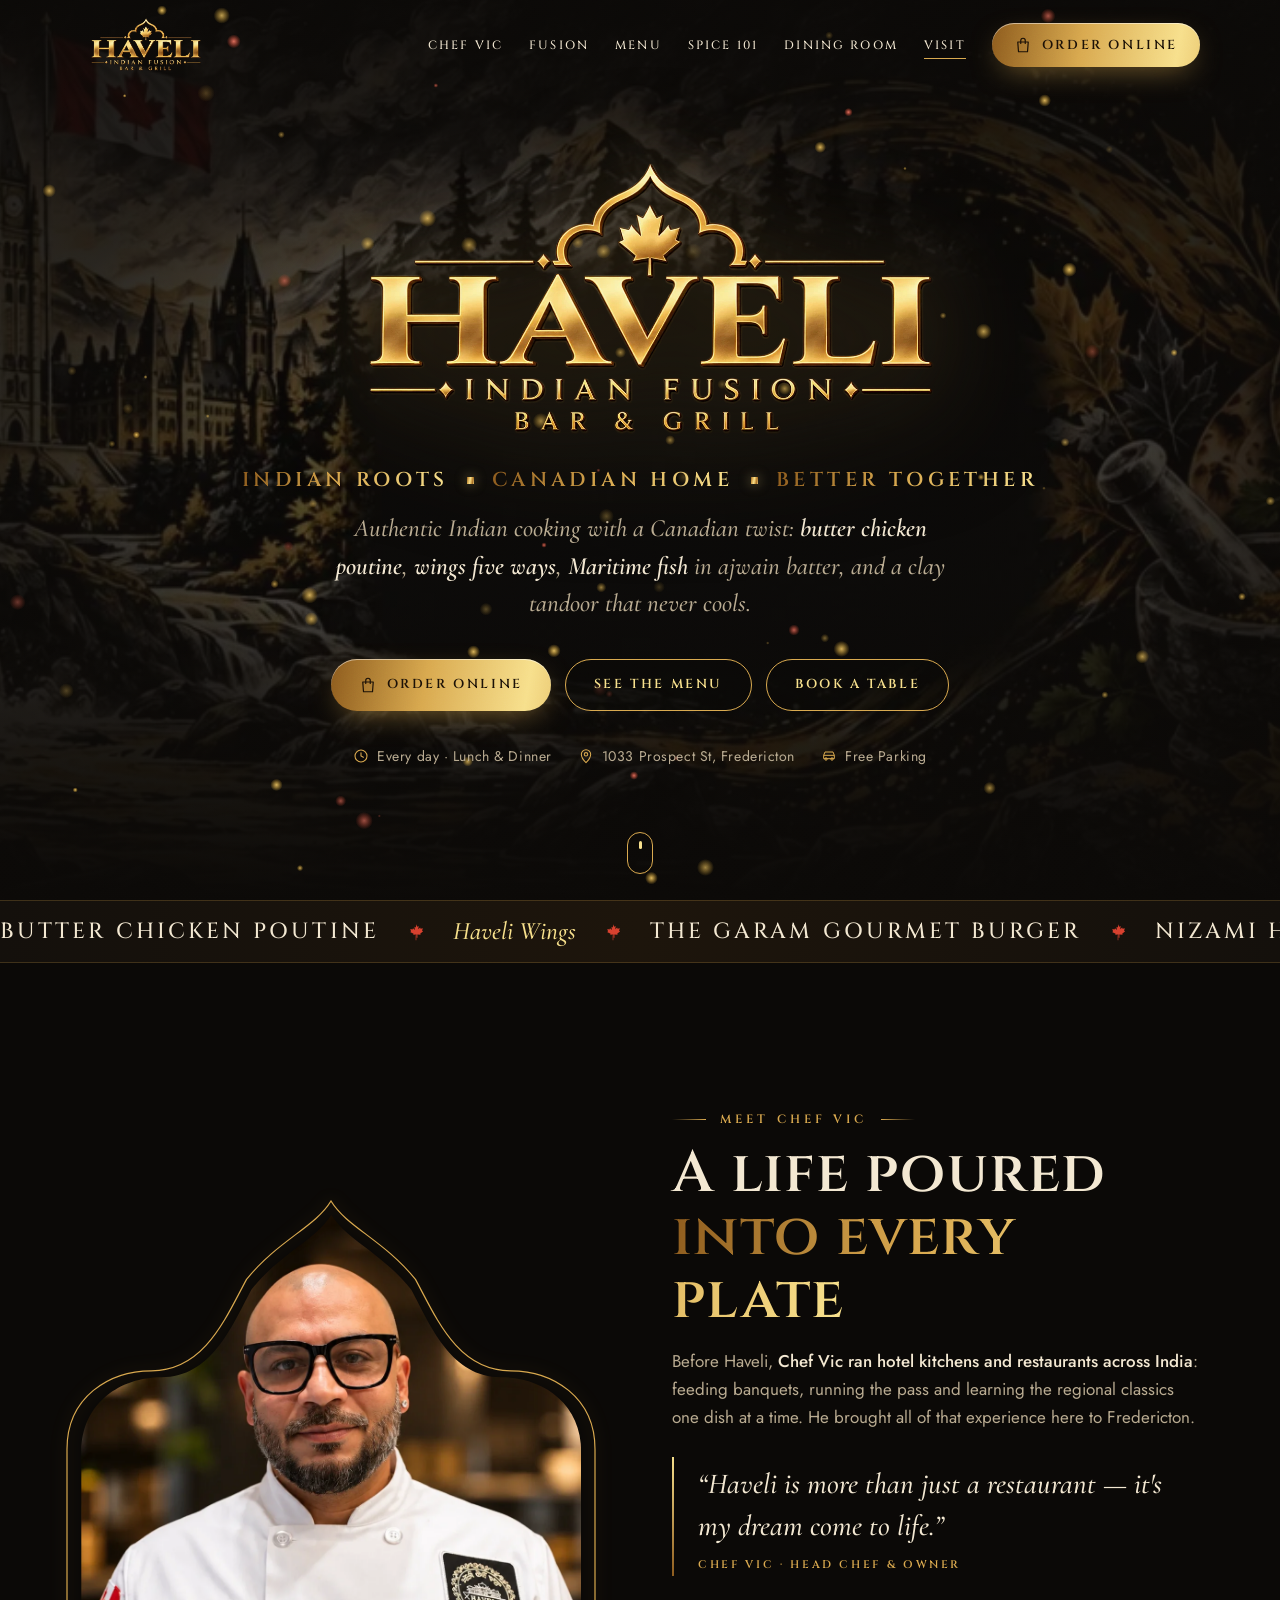
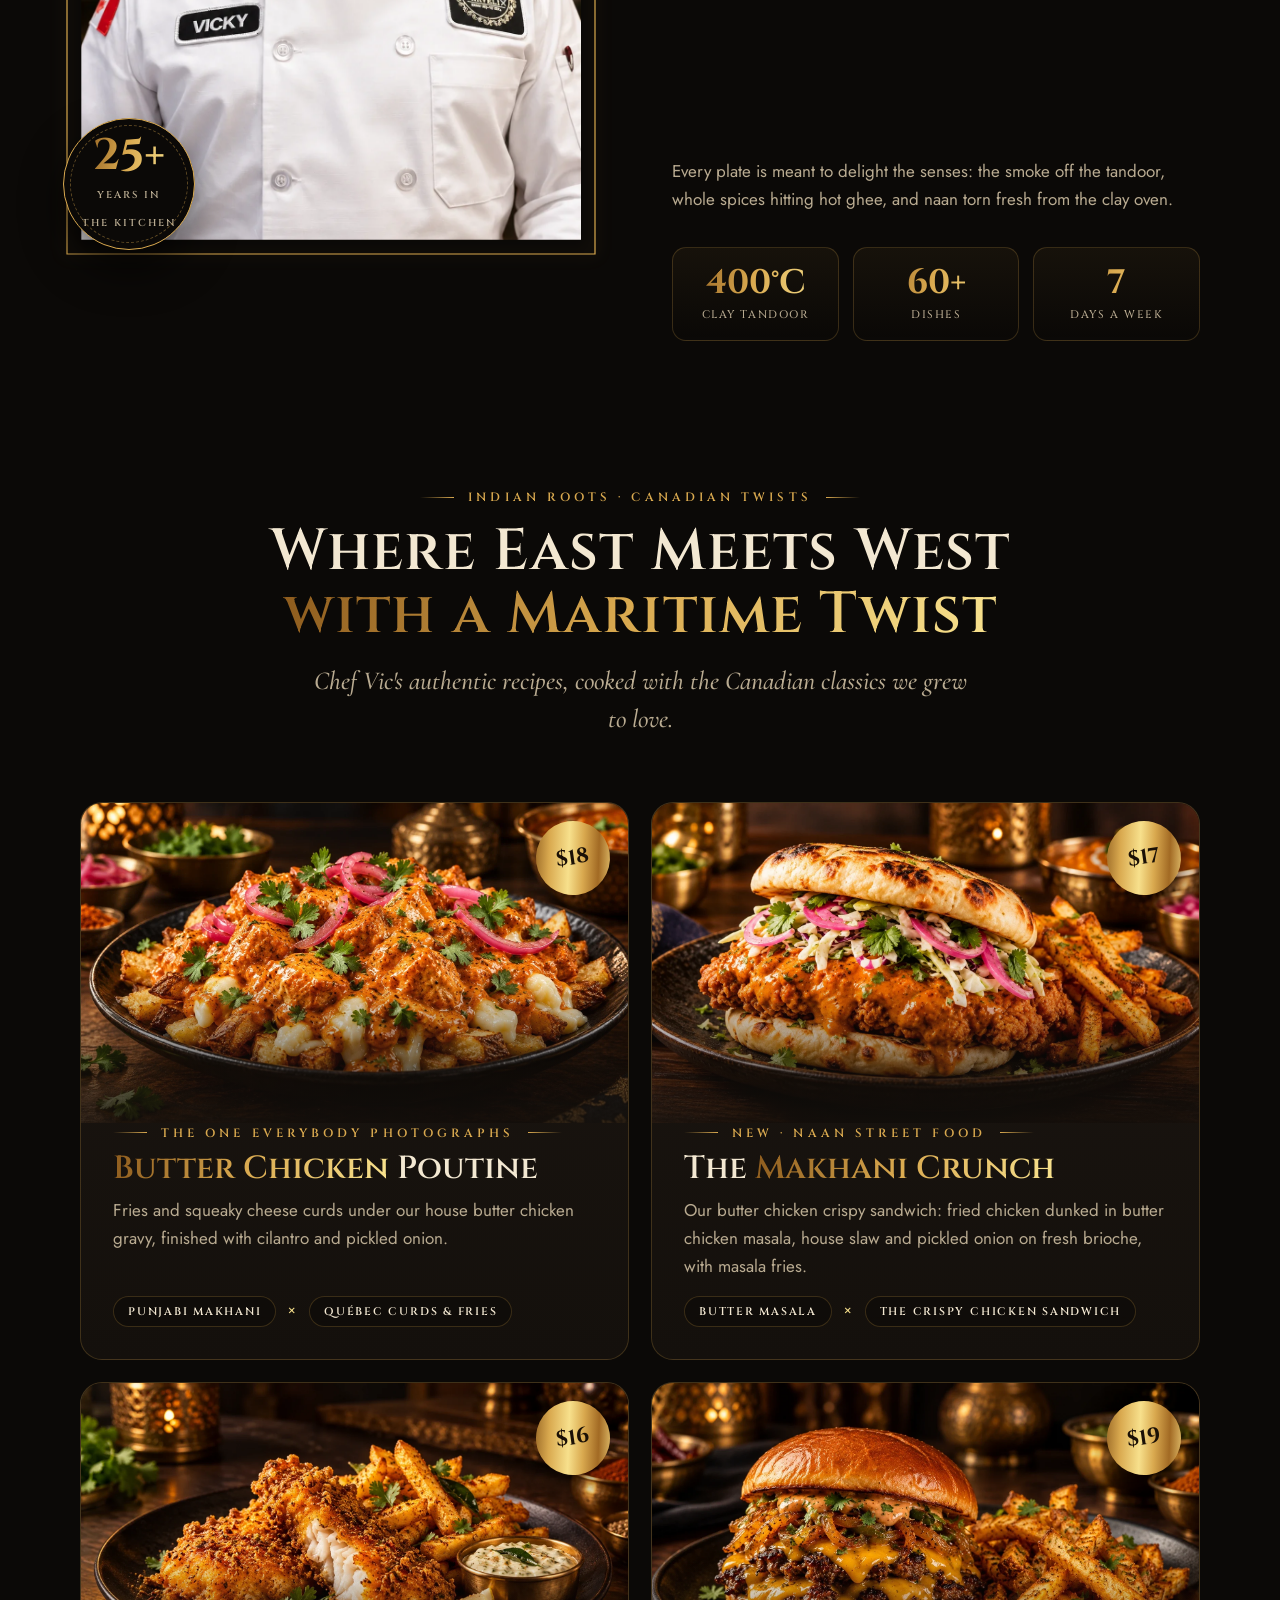
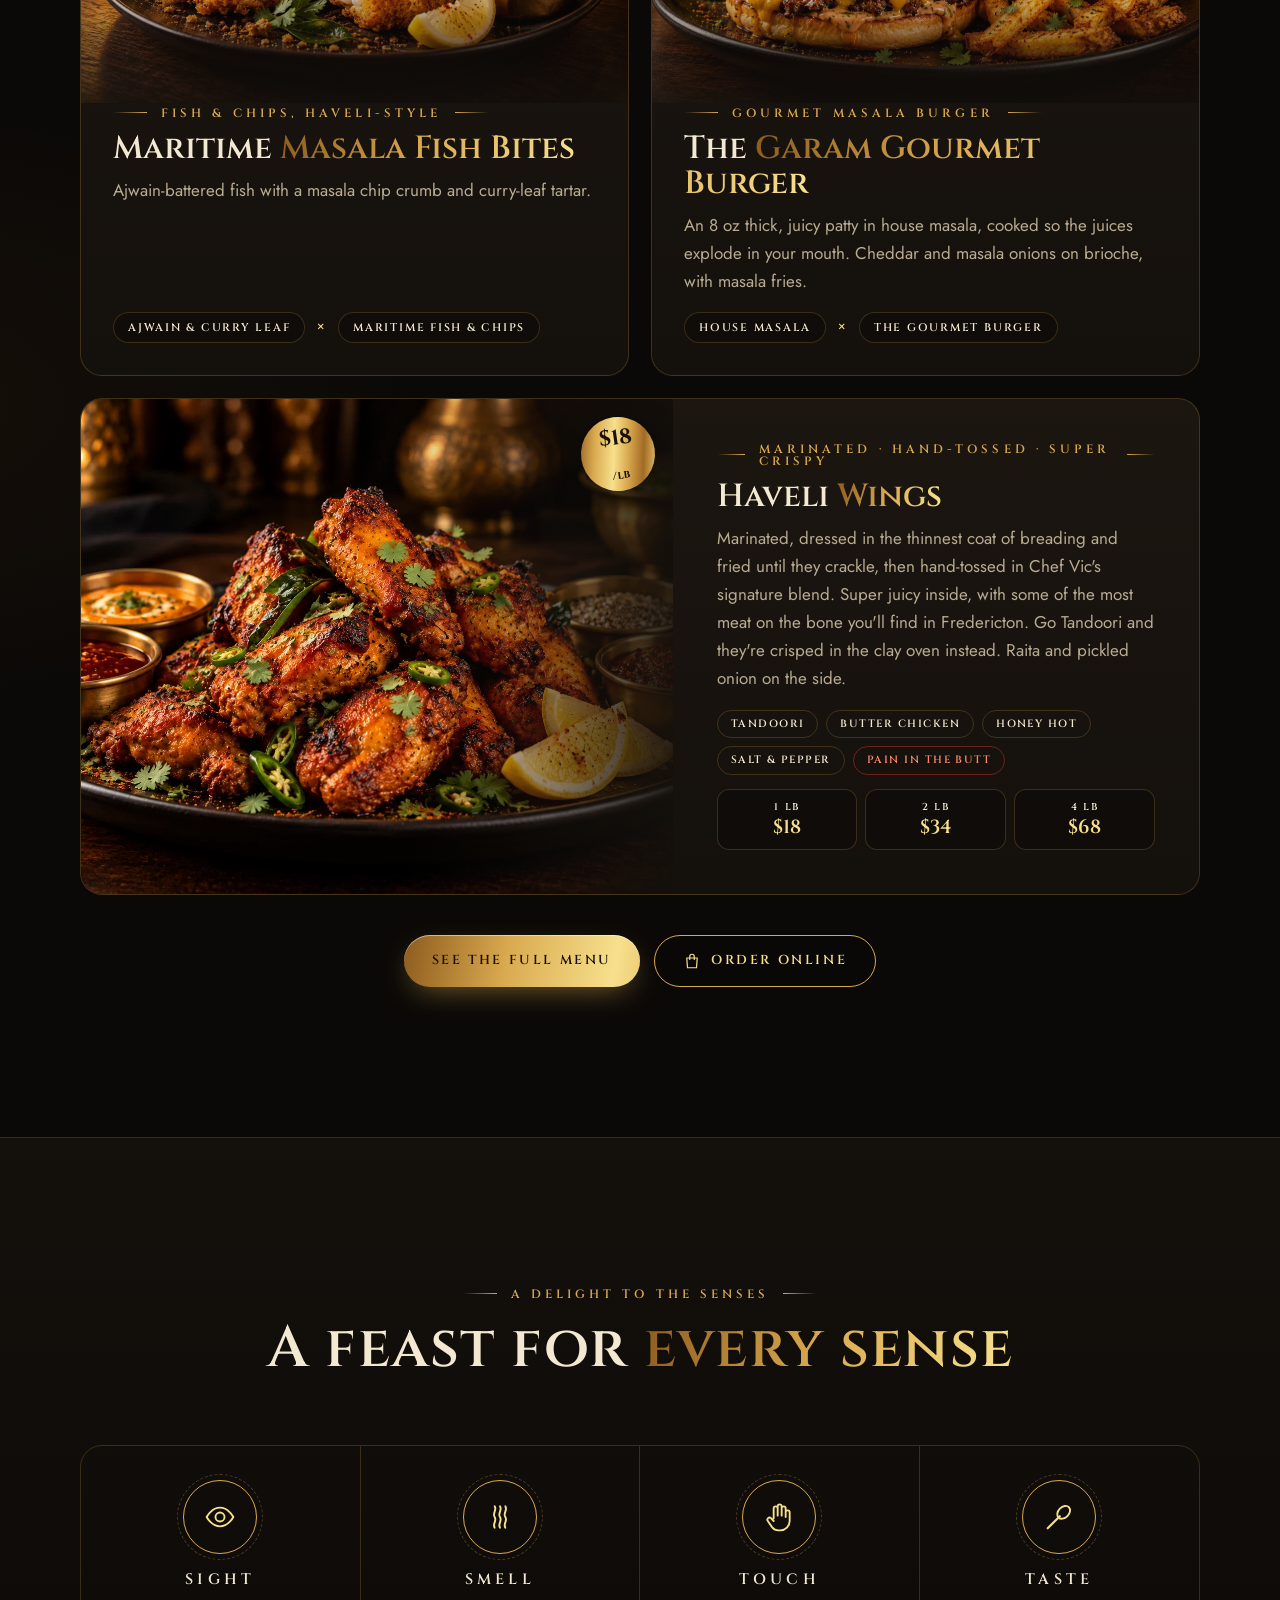
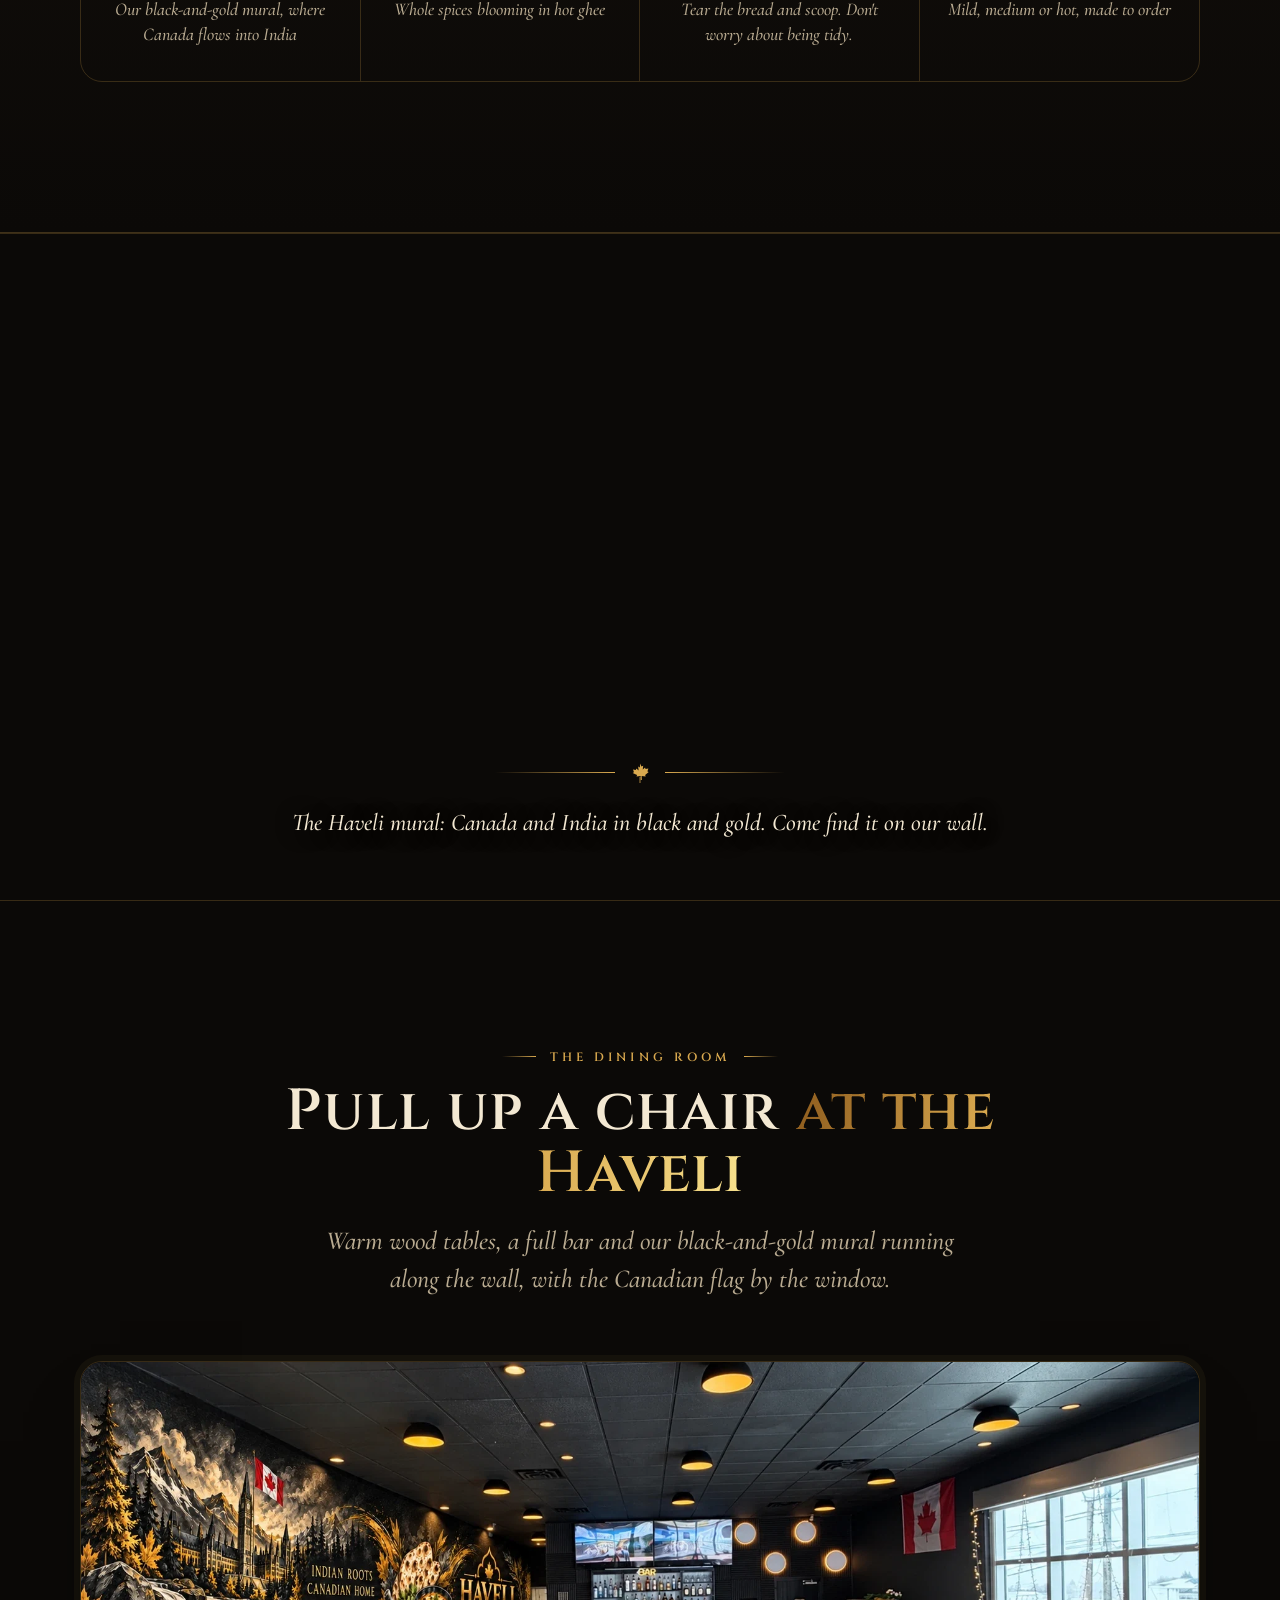
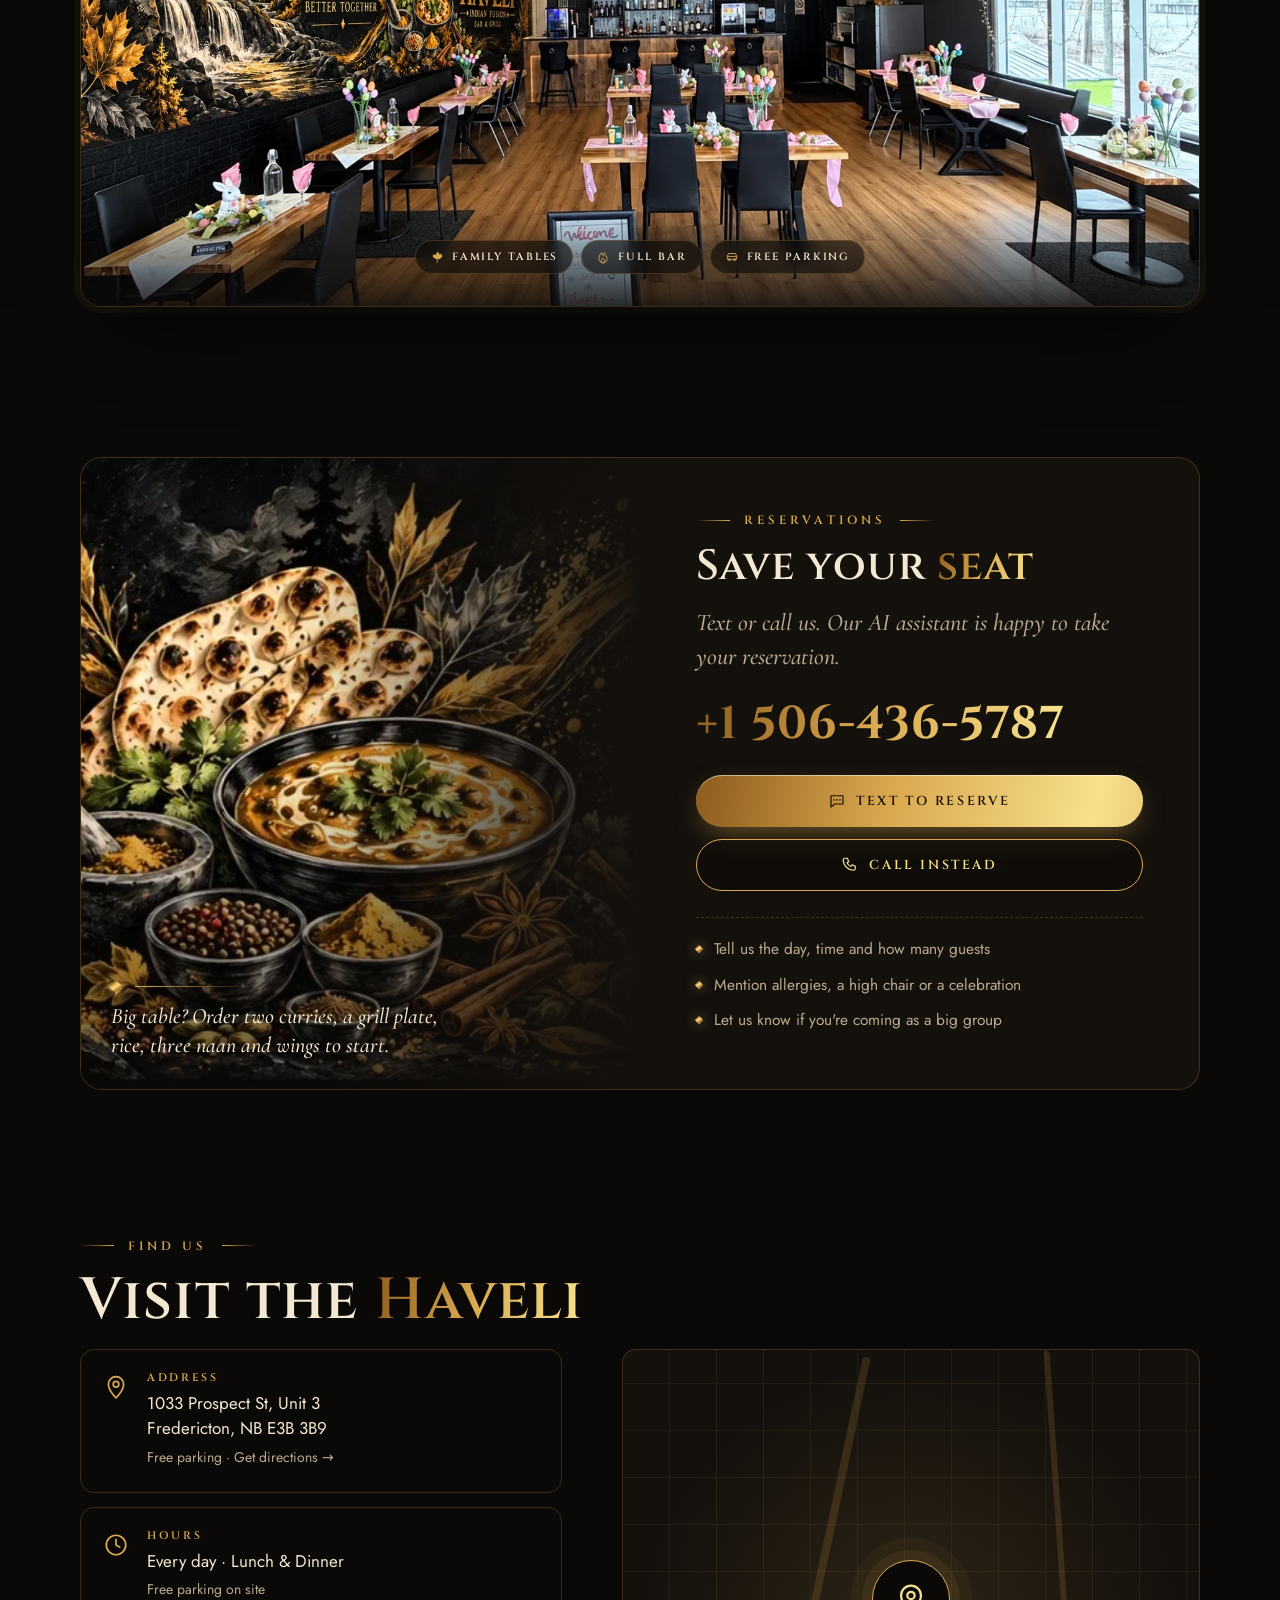
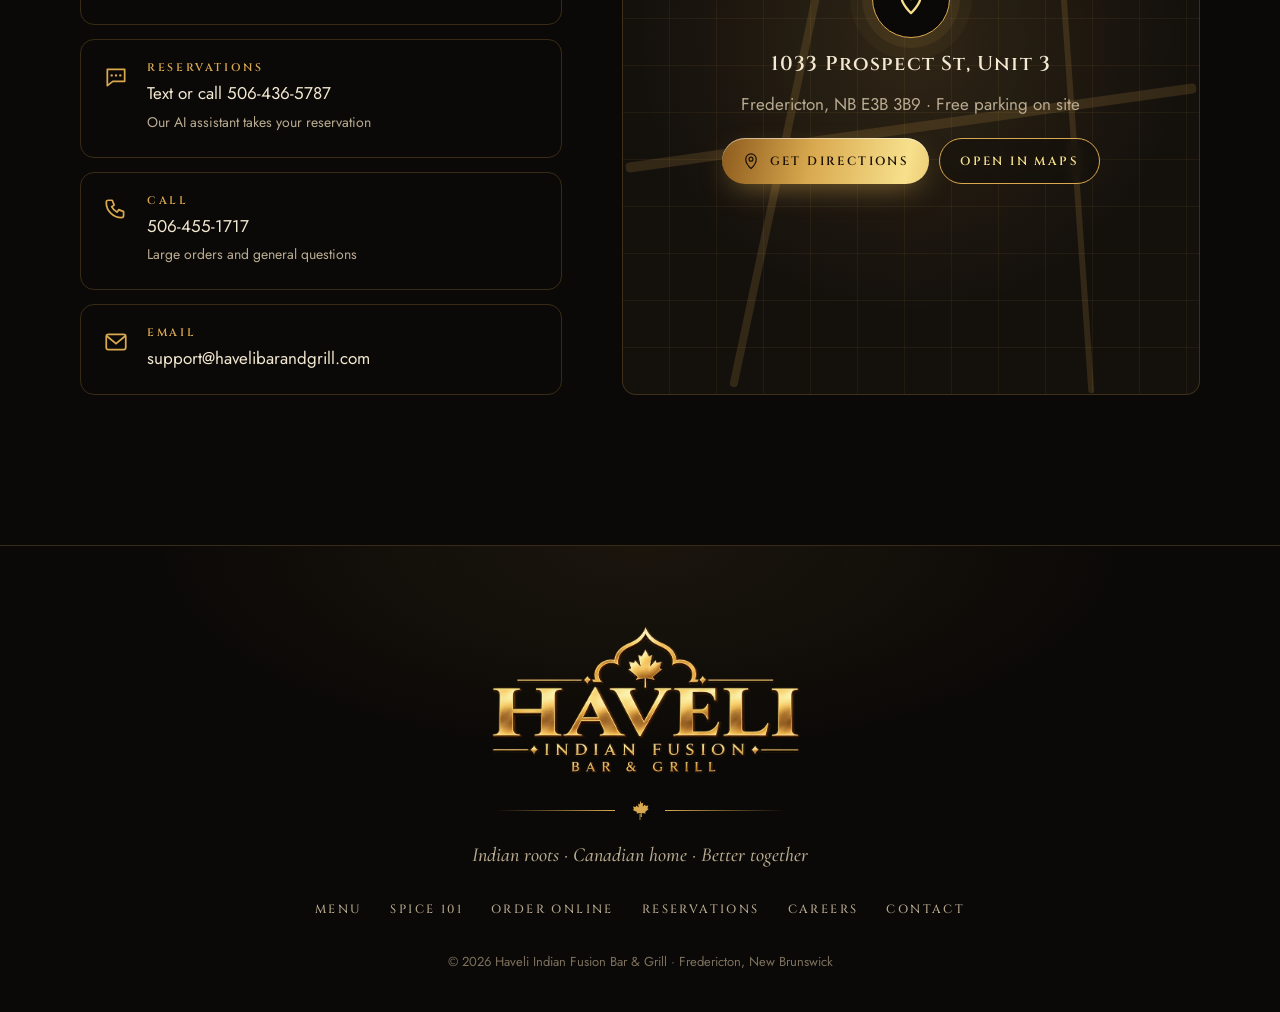
==== about-us/index.html @ 8d8f3213 "Prepare for havelibarandgrill.com - public pages are indexable again (admin stays noindex, disallowe" ====
<!DOCTYPE html>
<html lang="en"><head><meta charset="utf-8"><title>Haveli Indian Fusion Bar &amp; Grill</title>
<meta name="robots" content="noindex"><link rel="canonical" href="https://havelibarandgrill.com/#chef">
<meta http-equiv="refresh" content="0; url=/#chef">
<script>location.replace("/#chef")</script></head>
<body style="background:#0b0907;color:#f3e8d2;font-family:system-ui;text-align:center;padding:60px">This page has moved. <a style="color:#f7e08c" href="/#chef">Continue →</a></body></html>
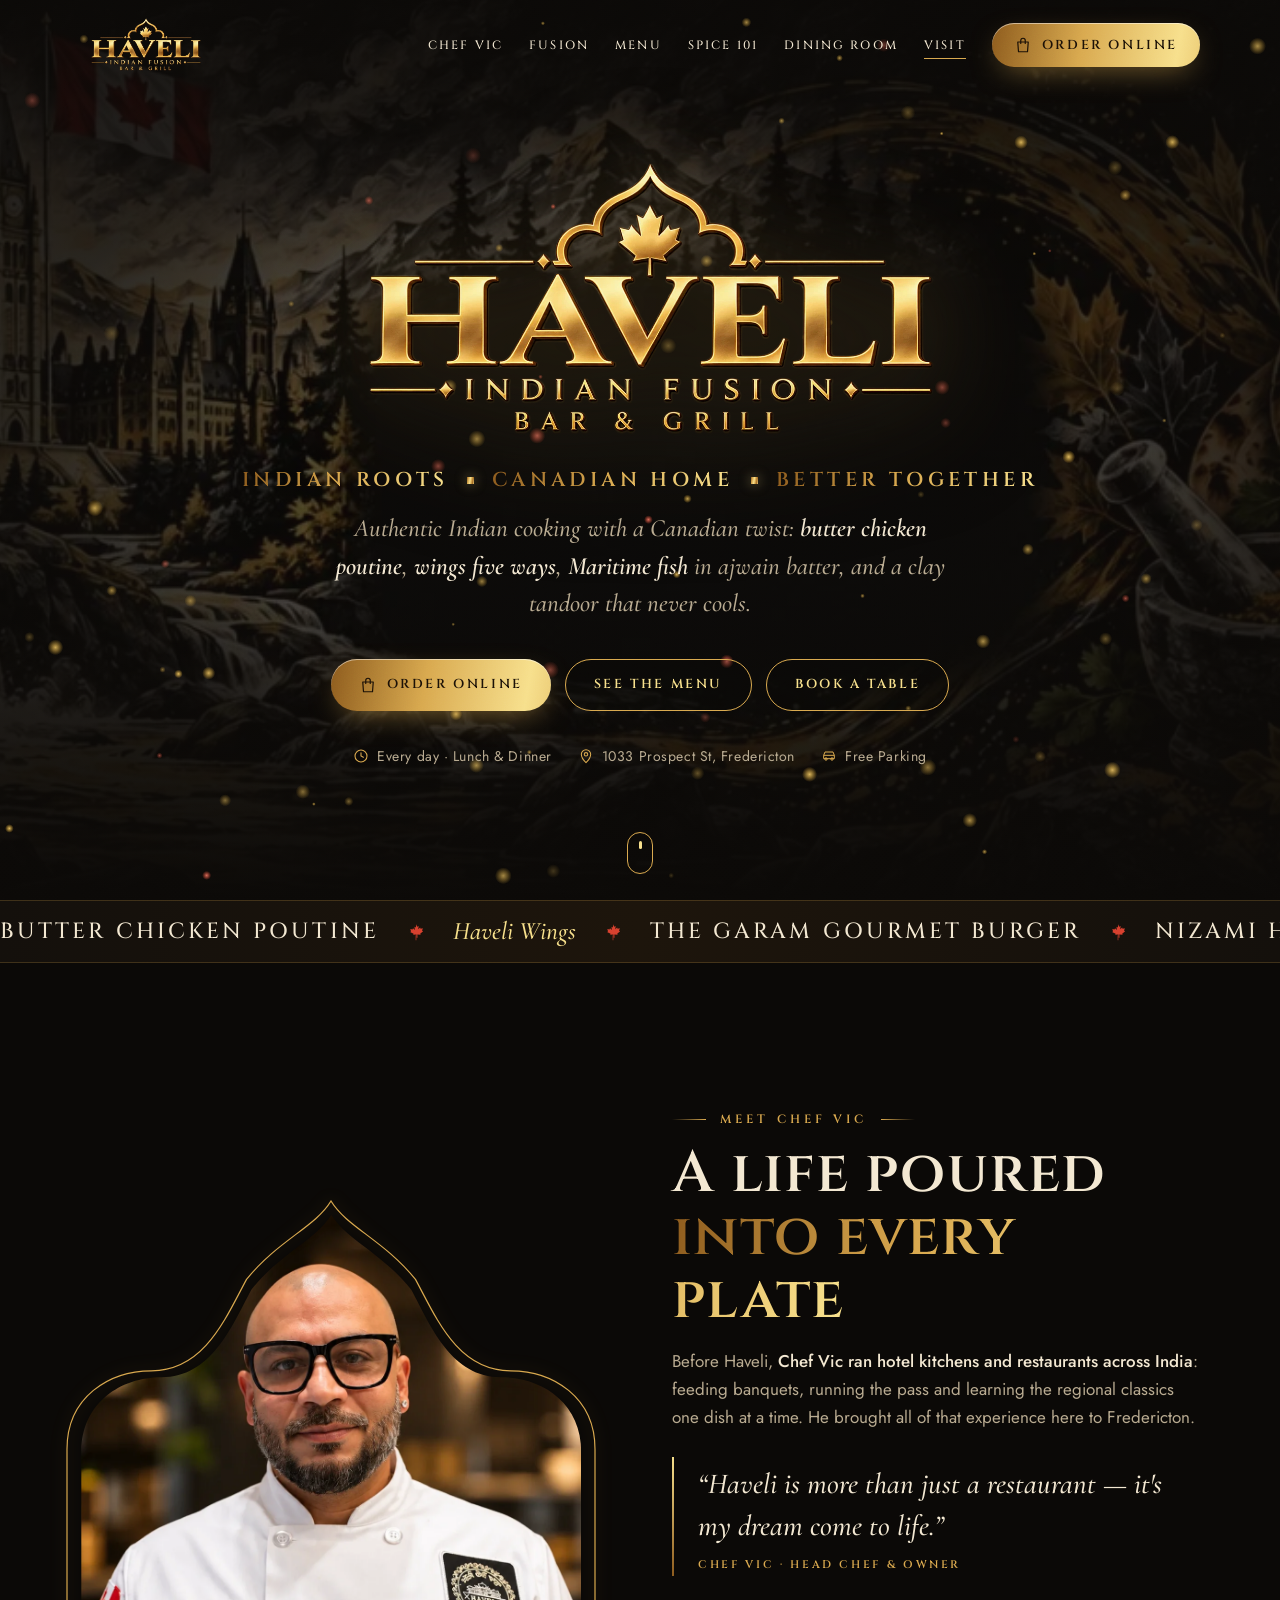
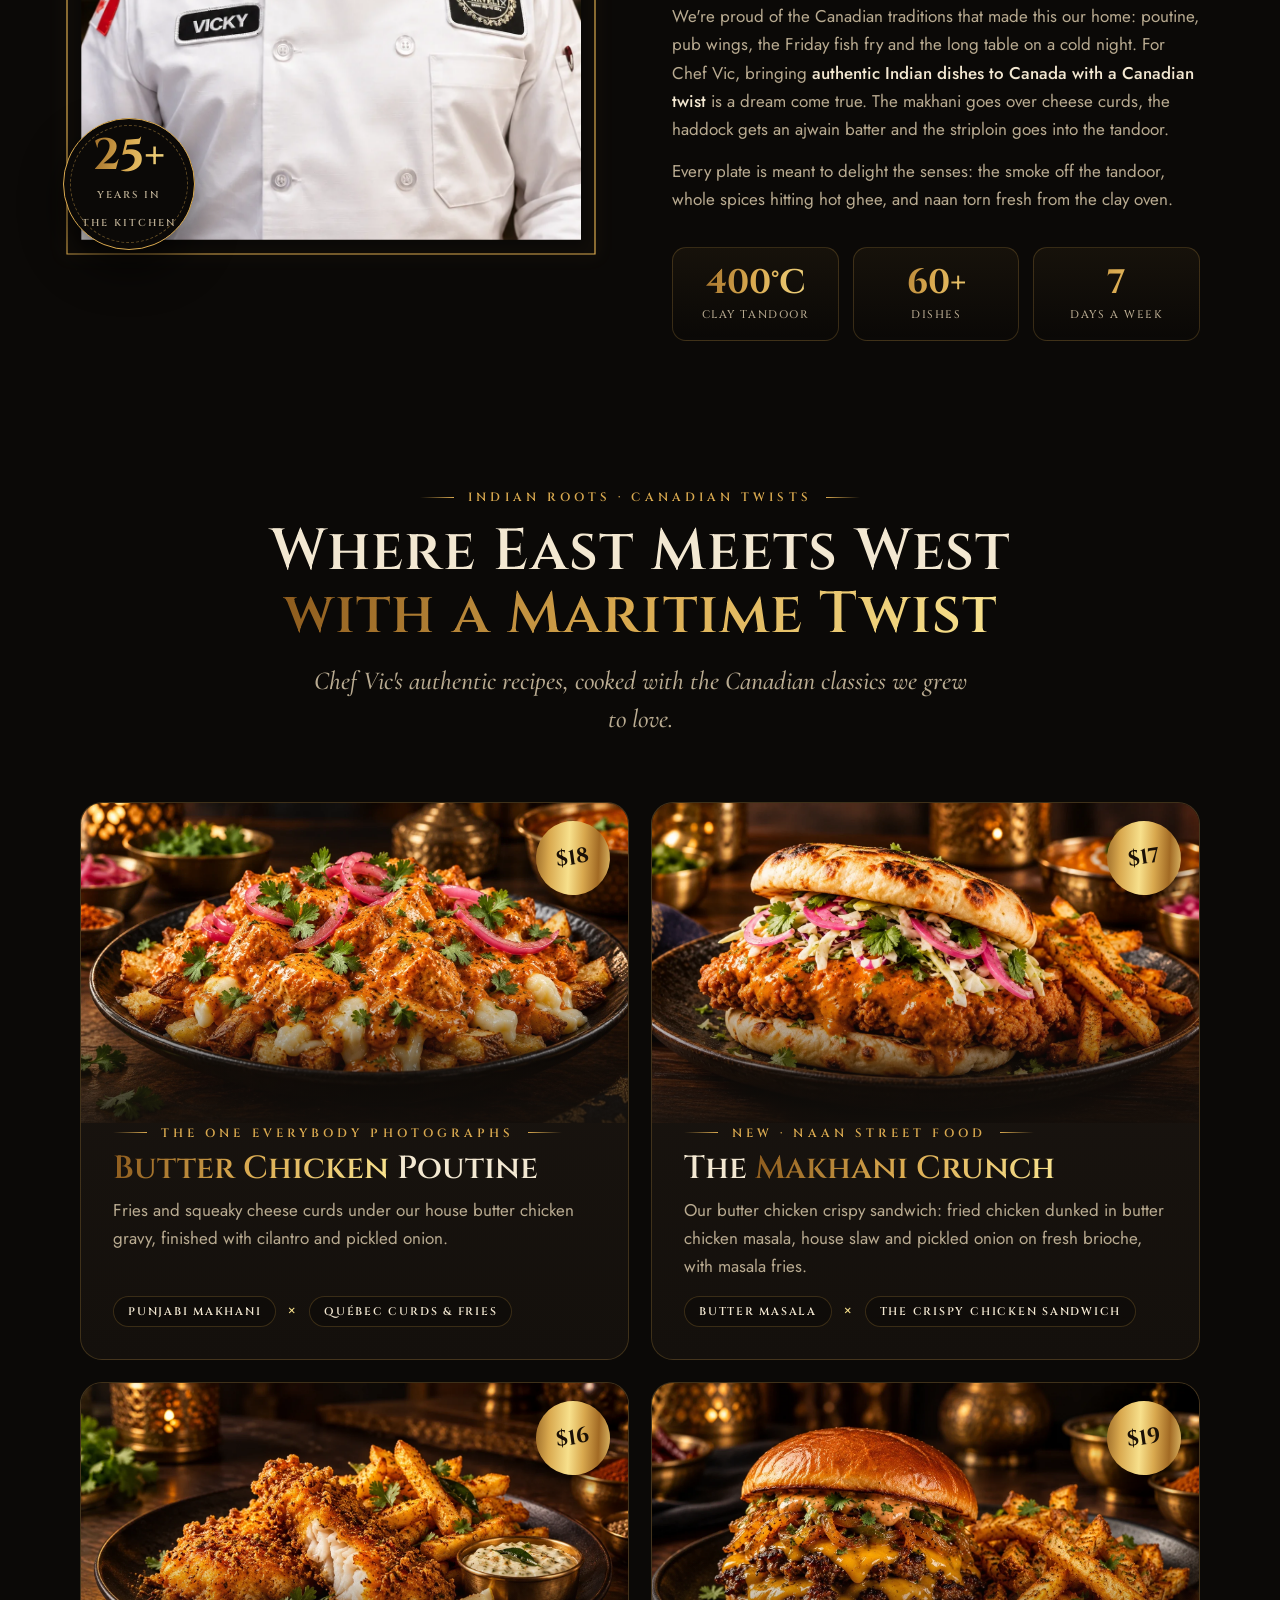
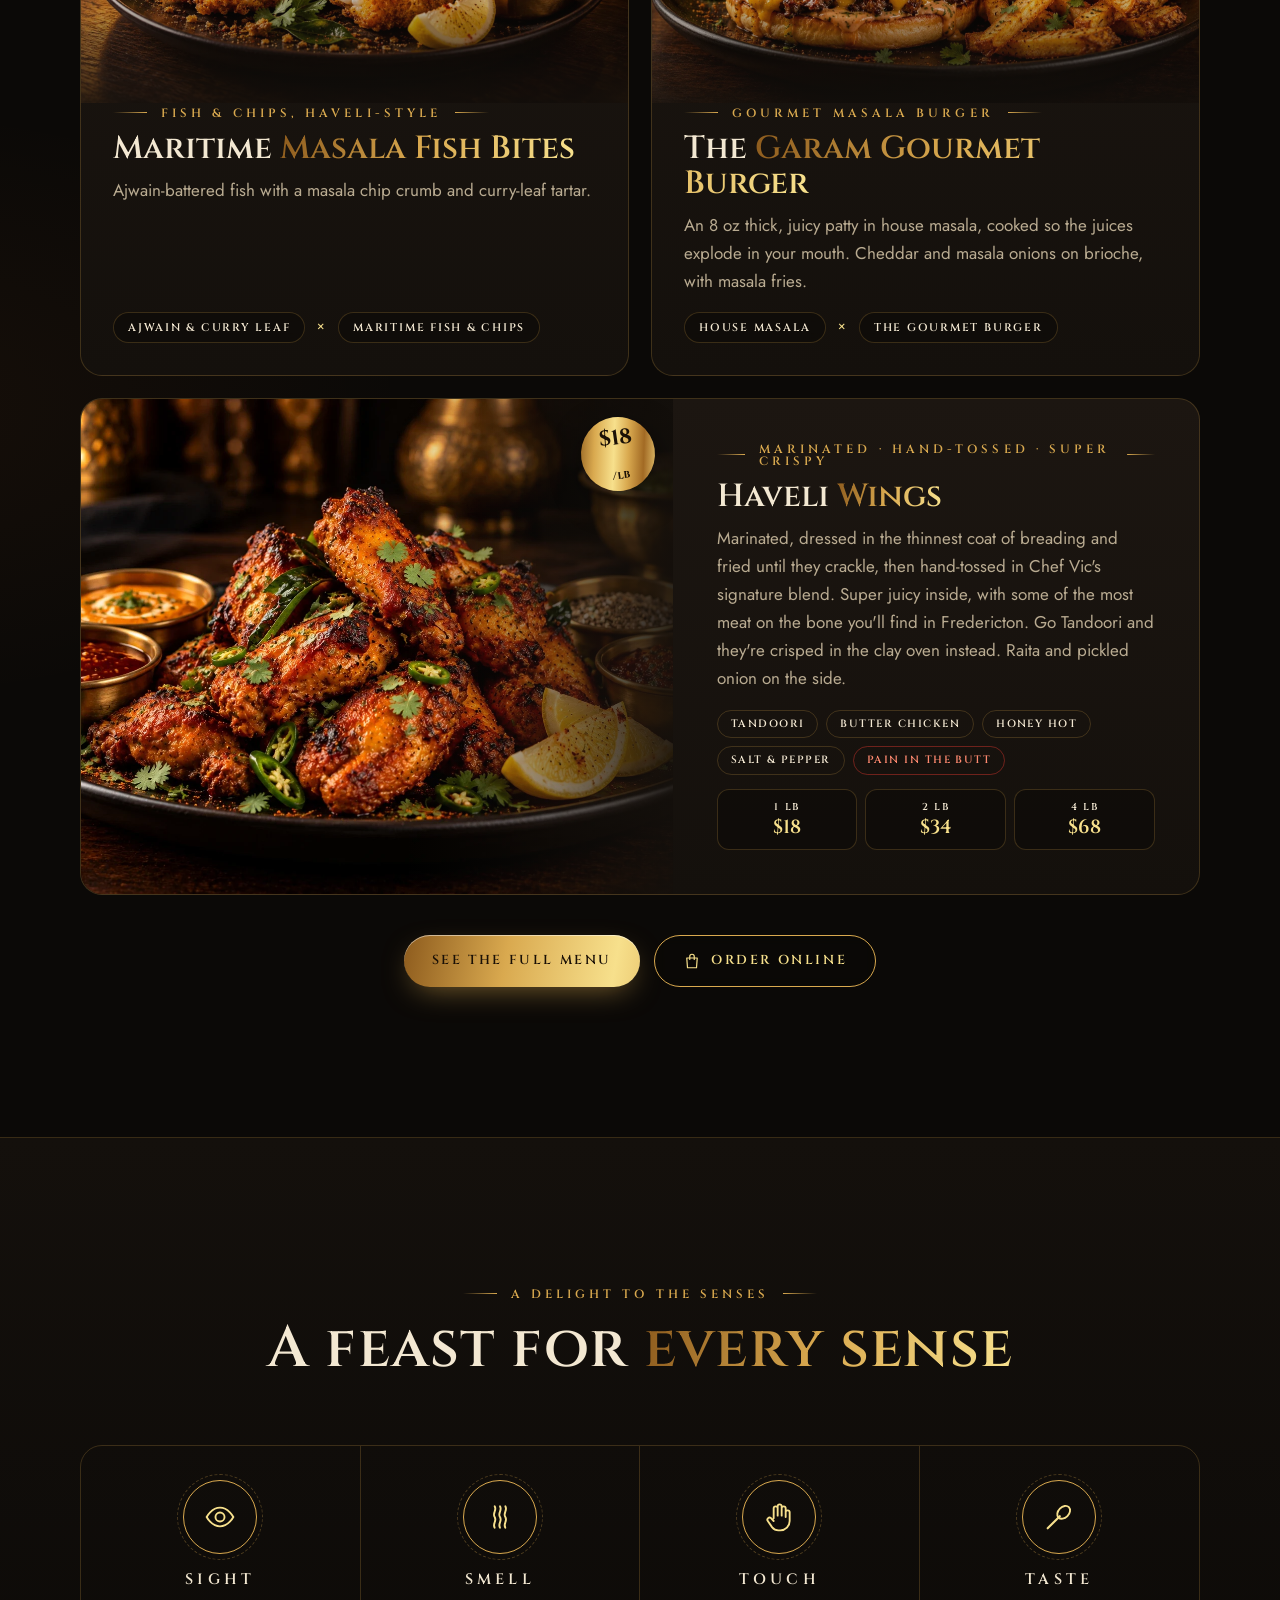
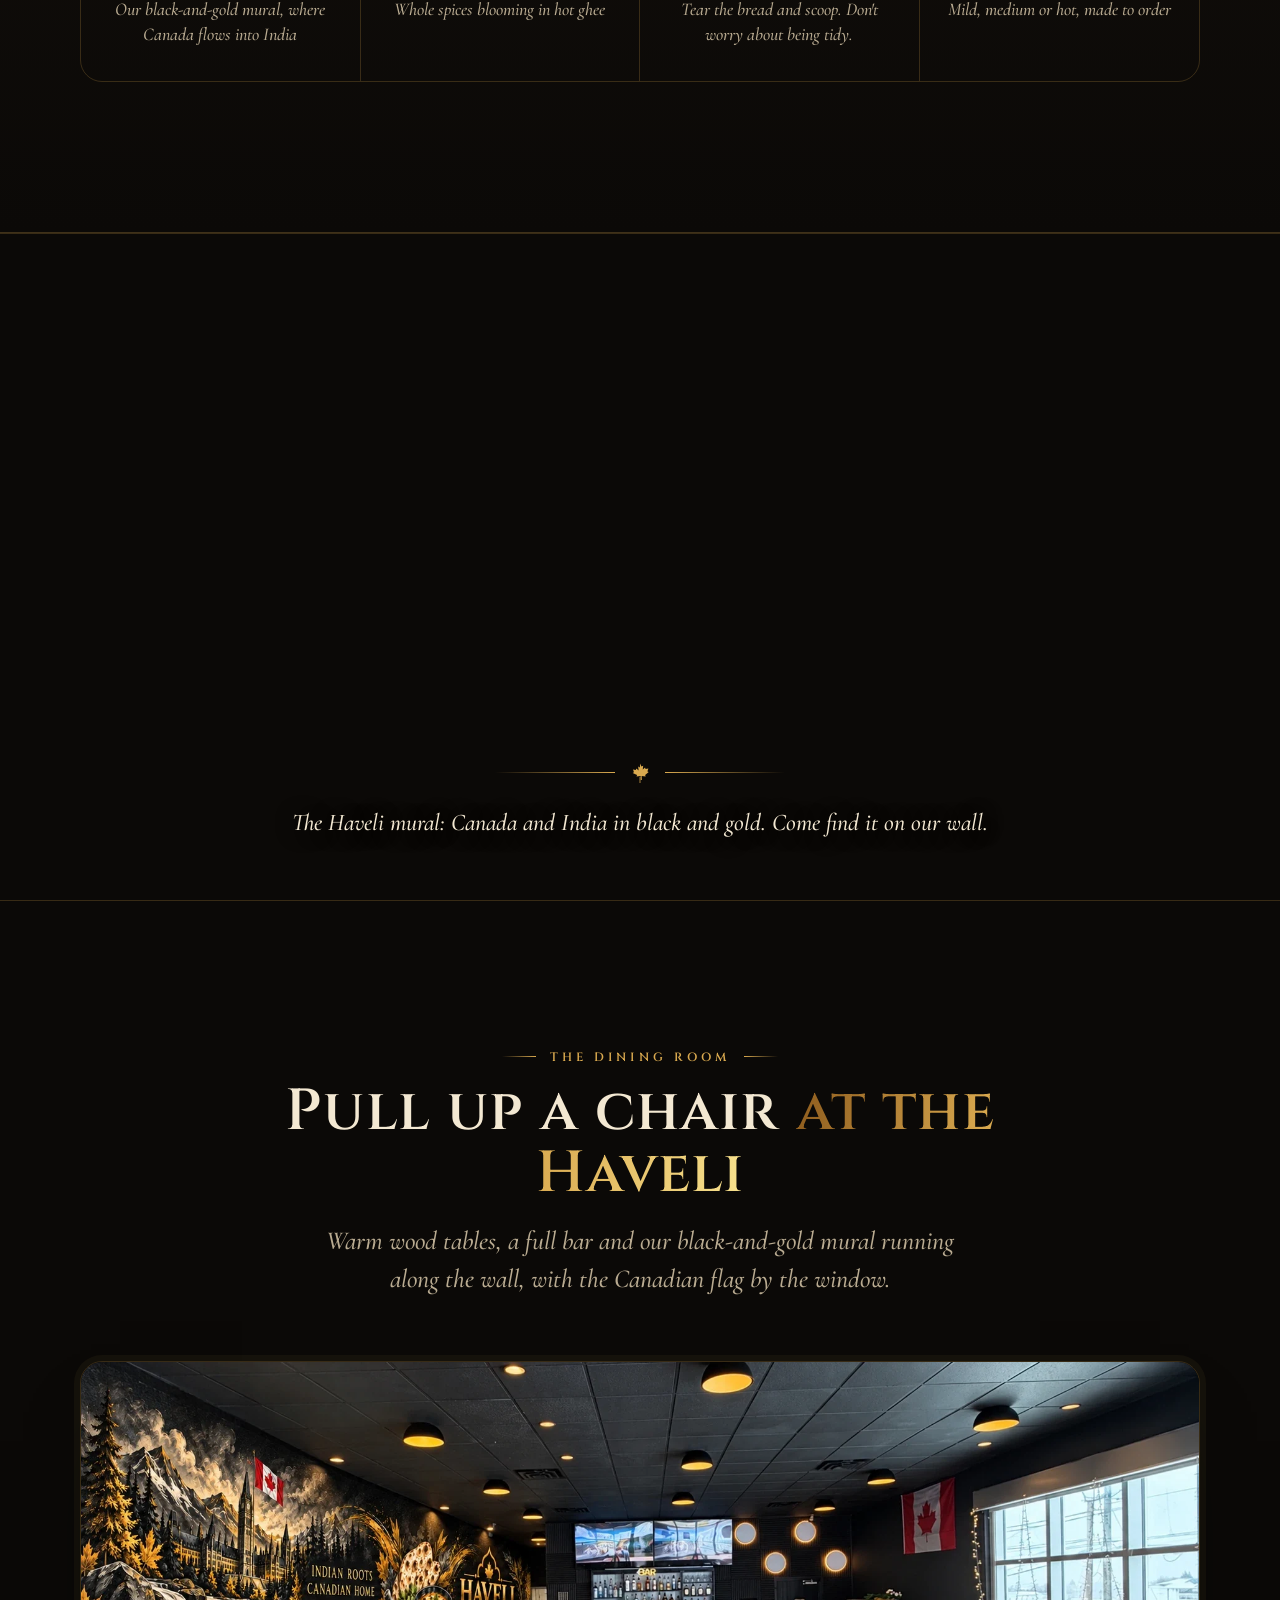
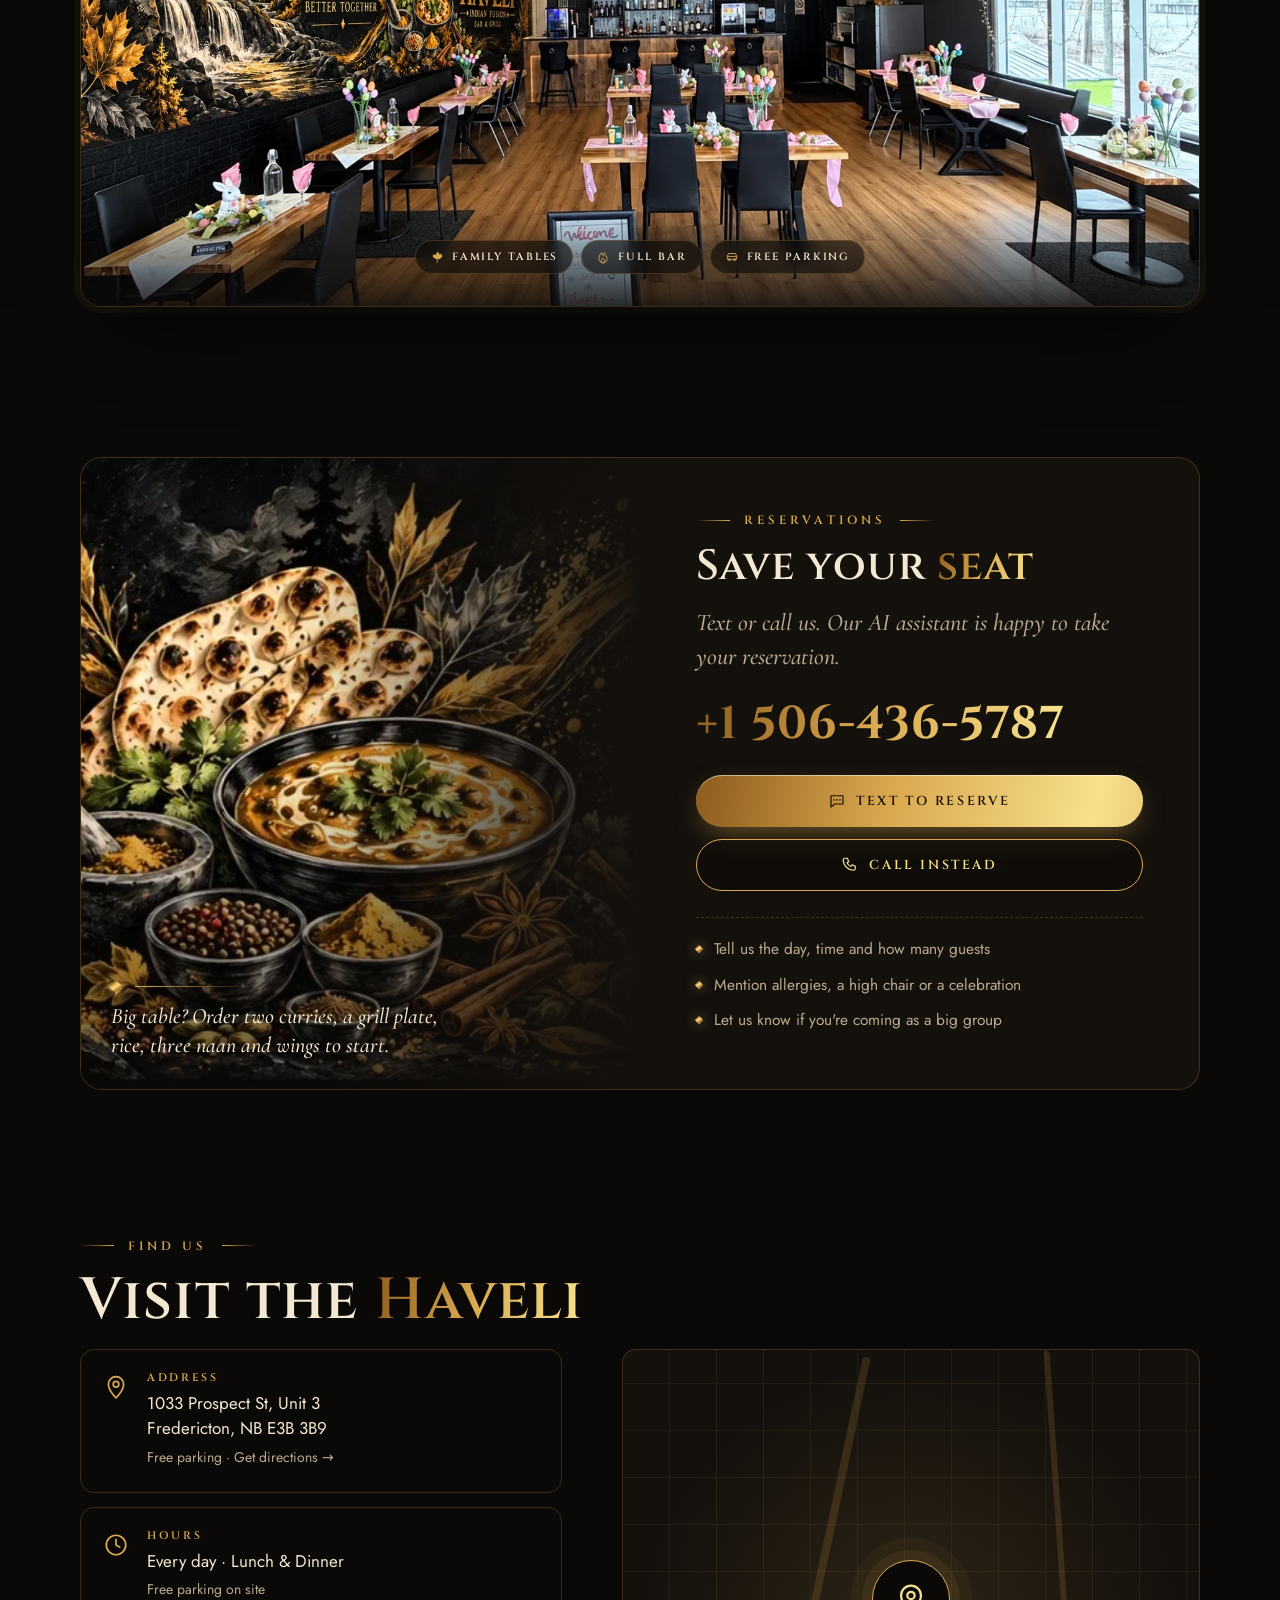
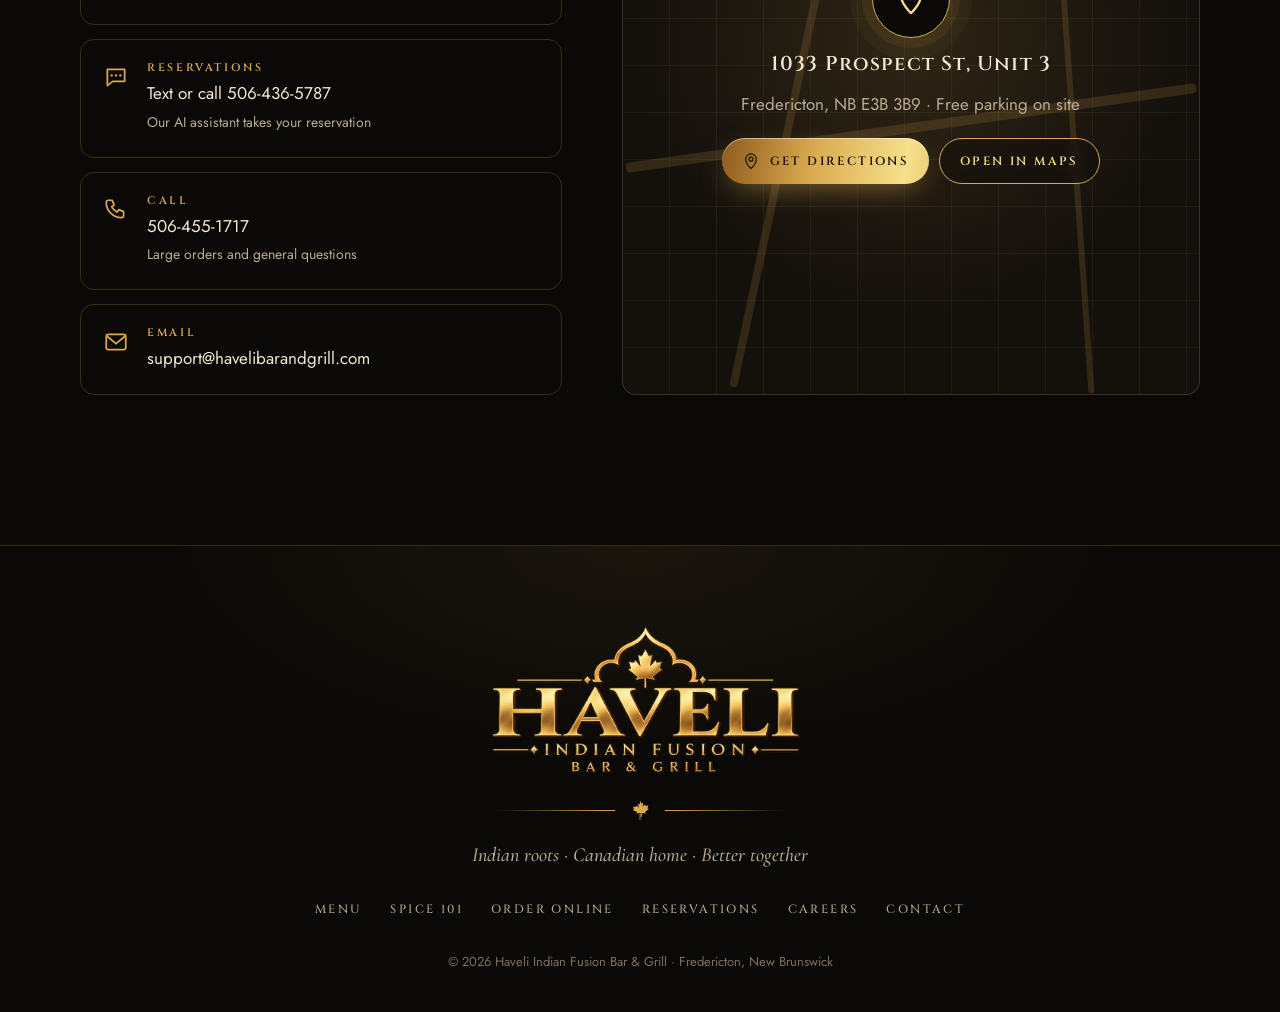
==== commit 4727482f: "Use eathaveli.ca as the site address Canonical links, share images, sitemap and robots.txt point at " ====
--- a/about-us/index.html
+++ b/about-us/index.html
@@ -1,6 +1,6 @@
 <!DOCTYPE html>
 <html lang="en"><head><meta charset="utf-8"><title>Haveli Indian Fusion Bar &amp; Grill</title>
-<meta name="robots" content="noindex"><link rel="canonical" href="https://havelibarandgrill.com/#chef">
+<meta name="robots" content="noindex"><link rel="canonical" href="https://eathaveli.ca/#chef">
 <meta http-equiv="refresh" content="0; url=/#chef">
 <script>location.replace("/#chef")</script></head>
 <body style="background:#0b0907;color:#f3e8d2;font-family:system-ui;text-align:center;padding:60px">This page has moved. <a style="color:#f7e08c" href="/#chef">Continue →</a></body></html>
